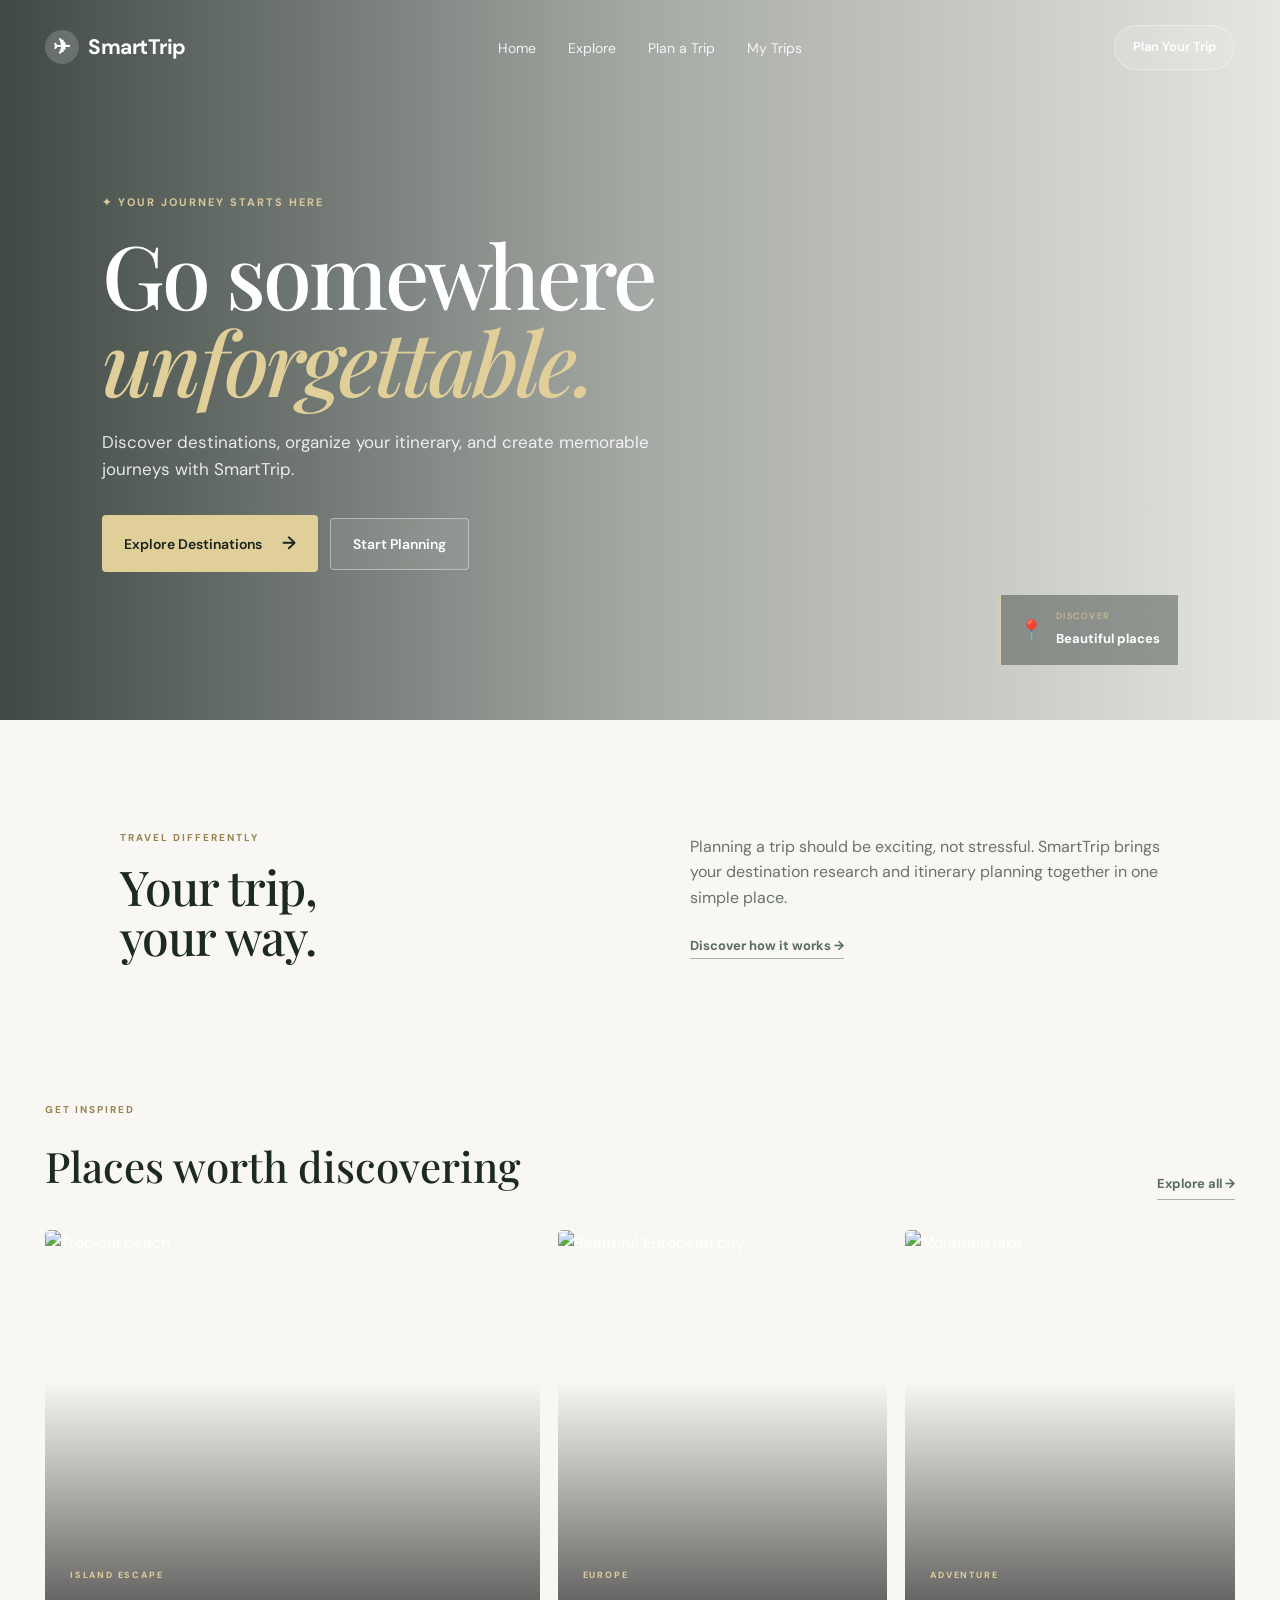
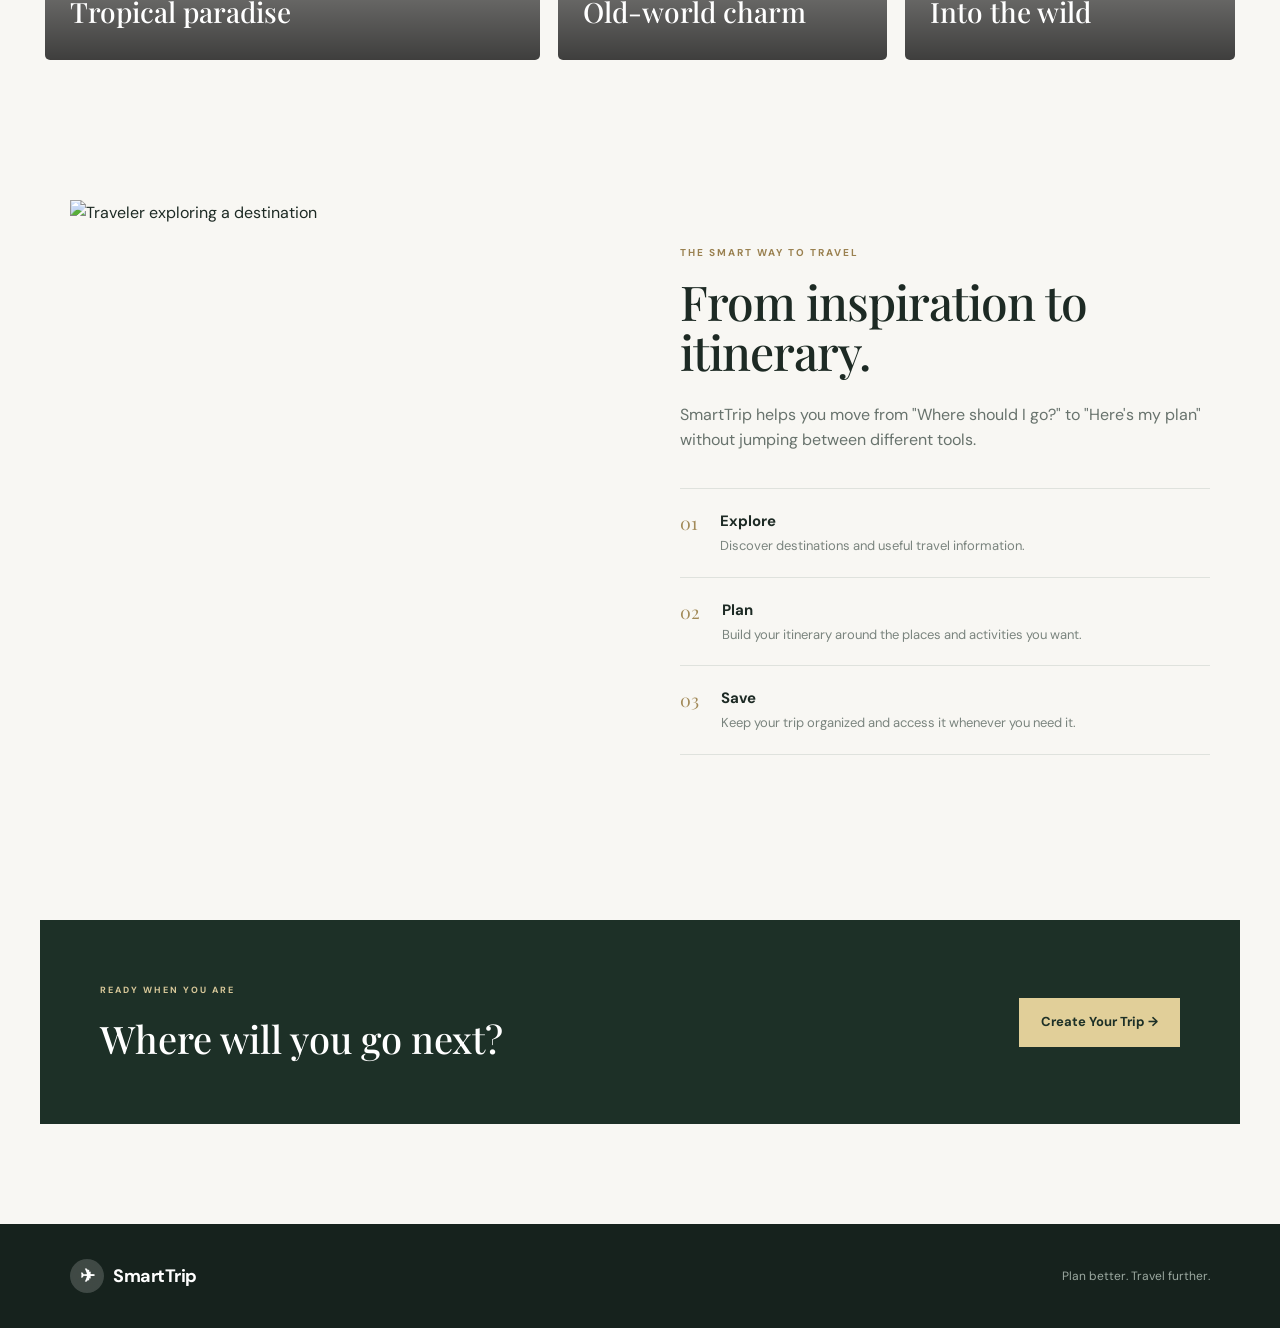
==== index.html @ 672b49e4 "Add SmartTrip project files" ====
<!DOCTYPE html>
<html lang="en">

<head>

    <meta charset="UTF-8">

    <meta
        name="viewport"
        content="width=device-width, initial-scale=1.0"
    >

    <title>SmartTrip | Travel Planning Assistant</title>

    <link rel="stylesheet" href="css/style.css">

</head>

<body>

    <!-- Navigation -->

    <header class="site-header">

        <nav class="navbar">

            <a href="index.html" class="logo">
                <span>✈</span>
                SmartTrip
            </a>

            <ul class="nav-links">

                <li>
                    <a href="index.html">Home</a>
                </li>

                <li>
                    <a href="explore.html">Explore</a>
                </li>

                <li>
                    <a href="planner.html">Plan a Trip</a>
                </li>

                <li>
                    <a href="trips.html">My Trips</a>
                </li>

            </ul>

            <a
                href="planner.html"
                class="nav-button"
            >
                Plan Your Trip
            </a>

        </nav>

    </header>


    <main>

        <!-- Hero -->

        <section class="travel-hero">

            <div class="hero-overlay"></div>

            <div class="hero-content">

                <span class="hero-tag">
                    ✦ YOUR JOURNEY STARTS HERE
                </span>

                <h1>
                    Go somewhere
                    <em>unforgettable.</em>
                </h1>

                <p>
                    Discover destinations, organize your itinerary,
                    and create memorable journeys with SmartTrip.
                </p>

                <div class="hero-buttons">

                    <a
                        href="explore.html"
                        class="hero-primary"
                    >
                        Explore Destinations
                        <span>→</span>
                    </a>

                    <a
                        href="planner.html"
                        class="hero-secondary"
                    >
                        Start Planning
                    </a>

                </div>

            </div>


            <div class="hero-location">

                <span>📍</span>

                <div>
                    <small>DISCOVER</small>
                    <strong>Beautiful places</strong>
                </div>

            </div>

        </section>


        <!-- Introduction -->

        <section class="intro-section">

            <div class="intro-heading">

                <span class="small-label">
                    TRAVEL DIFFERENTLY
                </span>

                <h2>
                    Your trip,
                    <br>
                    your way.
                </h2>

            </div>

            <div class="intro-text">

                <p>
                    Planning a trip should be exciting, not stressful.
                    SmartTrip brings your destination research and
                    itinerary planning together in one simple place.
                </p>

                <a href="explore.html">
                    Discover how it works →
                </a>

            </div>

        </section>


        <!-- Destination cards -->

        <section class="destinations-section">

            <div class="section-top">

                <div>

                    <span class="small-label">
                        GET INSPIRED
                    </span>

                    <h2>
                        Places worth discovering
                    </h2>

                </div>

                <a href="explore.html">
                    Explore all →
                </a>

            </div>


            <div class="destination-grid">


                <a
                    href="explore.html"
                    class="destination-card destination-large"
                >

                    <img
                        src="https://images.unsplash.com/photo-1507525428034-b723cf961d3e?auto=format&fit=crop&w=1200&q=85"
                        alt="Tropical beach"
                    >

                    <div class="destination-info">

                        <span>ISLAND ESCAPE</span>

                        <h3>
                            Tropical paradise
                        </h3>

                    </div>

                </a>


                <a
                    href="explore.html"
                    class="destination-card"
                >

                    <img
                        src="https://images.unsplash.com/photo-1516483638261-f4dbaf036963?auto=format&fit=crop&w=900&q=85"
                        alt="Beautiful European city"
                    >

                    <div class="destination-info">

                        <span>EUROPE</span>

                        <h3>
                            Old-world charm
                        </h3>

                    </div>

                </a>


                <a
                    href="explore.html"
                    class="destination-card"
                >

                    <img
                        src="https://images.unsplash.com/photo-1476514525535-07fb3b4ae5f1?auto=format&fit=crop&w=900&q=85"
                        alt="Mountain lake"
                    >

                    <div class="destination-info">

                        <span>ADVENTURE</span>

                        <h3>
                            Into the wild
                        </h3>

                    </div>

                </a>

            </div>

        </section>


        <!-- How SmartTrip works -->

        <section class="experience-section">

            <div class="experience-image">

                <img
                    src="https://images.unsplash.com/photo-1488646953014-85cb44e25828?auto=format&fit=crop&w=1100&q=85"
                    alt="Traveler exploring a destination"
                >

            </div>


            <div class="experience-content">

                <span class="small-label">
                    THE SMART WAY TO TRAVEL
                </span>

                <h2>
                    From inspiration
                    to itinerary.
                </h2>

                <p>
                    SmartTrip helps you move from "Where should I go?"
                    to "Here's my plan" without jumping between
                    different tools.
                </p>


                <div class="steps">

                    <div class="step">

                        <span>01</span>

                        <div>
                            <h3>Explore</h3>

                            <p>
                                Discover destinations and useful
                                travel information.
                            </p>
                        </div>

                    </div>


                    <div class="step">

                        <span>02</span>

                        <div>
                            <h3>Plan</h3>

                            <p>
                                Build your itinerary around the
                                places and activities you want.
                            </p>
                        </div>

                    </div>


                    <div class="step">

                        <span>03</span>

                        <div>
                            <h3>Save</h3>

                            <p>
                                Keep your trip organized and
                                access it whenever you need it.
                            </p>
                        </div>

                    </div>

                </div>

            </div>

        </section>


        <!-- CTA -->

        <section class="travel-cta">

            <div>

                <span>
                    READY WHEN YOU ARE
                </span>

                <h2>
                    Where will you go next?
                </h2>

            </div>

            <a href="planner.html">
                Create Your Trip →
            </a>

        </section>

    </main>


    <footer>

        <div class="footer-inner">

            <a href="index.html" class="logo">
                <span>✈</span>
                SmartTrip
            </a>

            <p>
                Plan better. Travel further.
            </p>

        </div>

    </footer>


    <script src="js/nav.js"></script>
    <script src="js/main.js"></script>

</body>

</html>
---- css/style.css ----
/* =========  SMARTTRIP TRAVEL DESIGN SYSTEM   ======= */

@import url('https://fonts.googleapis.com/css2?family=DM+Sans:wght@400;500;600;700&family=Playfair+Display:ital,wght@0,500;0,600;1,500;1,600&display=swap');




* {
    margin: 0;
    padding: 0;
    box-sizing: border-box;
}

html {
    scroll-behavior: smooth;
}

body {
    font-family: "DM Sans", sans-serif;

    background: #f8f7f3;

    color: #1d2a24;

    line-height: 1.6;
}

img {
    display: block;

    width: 100%;
}

a {
    color: inherit;

    text-decoration: none;
}

button,
input,
textarea {
    font: inherit;
}


/* =========================
   NAVIGATION
========================= */

.site-header {
    position: absolute;

    top: 0;
    left: 0;

    width: 100%;

    z-index: 20;
}

.navbar {
    max-width: 1250px;

    margin: auto;

    padding: 25px 30px;

    display: flex;

    align-items: center;

    justify-content: space-between;

    gap: 30px;
}

.logo {
    display: flex;

    align-items: center;

    gap: 9px;

    color: white;

    font-size: 21px;

    font-weight: 700;

    letter-spacing: -0.5px;
}

.logo span {
    display: grid;

    place-items: center;

    width: 34px;
    height: 34px;

    border-radius: 50%;

    background: rgba(255,255,255,0.18);

    backdrop-filter: blur(10px);
}

.nav-links {
    display: flex;

    align-items: center;

    gap: 32px;

    list-style: none;
}

.nav-links a {
    color: rgba(255,255,255,0.88);

    font-size: 14px;

    transition: 0.25s ease;
}

.nav-links a:hover,
.nav-links a.active {
    color: white;
}

.nav-button {
    padding: 11px 18px;

    border: 1px solid rgba(255,255,255,0.35);

    border-radius: 30px;

    color: white;

    background: rgba(255,255,255,0.12);

    backdrop-filter: blur(10px);

    font-size: 13px;

    font-weight: 600;

    transition: 0.25s ease;
}

.nav-button:hover {
    background: white;

    color: #1d2a24;
}


/* =========================
   HERO
========================= */

.travel-hero {
    position: relative;

    min-height: 720px;

    display: flex;

    align-items: center;

    padding: 120px 8% 80px;

    background-image:
        url("https://images.unsplash.com/photo-1500534623283-312aade485b7?auto=format&fit=crop&w=2000&q=90");

    background-size: cover;

    background-position: center;
}

.hero-overlay {
    position: absolute;

    inset: 0;

    background:
        linear-gradient(
            90deg,
            rgba(11, 24, 19, 0.78),
            rgba(11, 24, 19, 0.35),
            rgba(11, 24, 19, 0.08)
        );
}

.hero-content {
    position: relative;

    z-index: 2;

    max-width: 700px;

    color: white;
}

.hero-tag {
    display: inline-block;

    margin-bottom: 20px;

    color: #d8c89a;

    font-size: 11px;

    font-weight: 700;

    letter-spacing: 2px;
}

.hero-content h1 {
    margin-bottom: 25px;

    font-family: "Playfair Display", serif;

    font-size: clamp(52px, 7vw, 88px);

    line-height: 0.98;

    font-weight: 500;

    letter-spacing: -3px;
}

.hero-content h1 em {
    display: block;

    color: #e1cf99;

    font-weight: 500;
}

.hero-content p {
    max-width: 570px;

    margin-bottom: 32px;

    color: rgba(255,255,255,0.86);

    font-size: 17px;
}

.hero-buttons {
    display: flex;

    align-items: center;

    gap: 12px;

    flex-wrap: wrap;
}

.hero-primary,
.hero-secondary {
    padding: 14px 22px;

    border-radius: 4px;

    font-size: 14px;

    font-weight: 600;

    transition: 0.25s ease;
}

.hero-primary {
    display: flex;

    gap: 20px;

    align-items: center;

    background: #e1cf99;

    color: #18231e;
}

.hero-primary:hover {
    background: white;
}

.hero-primary span {
    font-size: 18px;
}

.hero-secondary {
    border: 1px solid rgba(255,255,255,0.4);

    color: white;

    background: rgba(255,255,255,0.08);

    backdrop-filter: blur(8px);
}

.hero-secondary:hover {
    background: white;

    color: #18231e;
}

.hero-location {
    position: absolute;

    right: 8%;

    bottom: 55px;

    z-index: 3;

    display: flex;

    align-items: center;

    gap: 12px;

    padding: 14px 18px;

    border-left: 2px solid #e1cf99;

    background: rgba(10,20,16,0.35);

    backdrop-filter: blur(10px);

    color: white;
}

.hero-location span {
    font-size: 20px;
}

.hero-location small {
    display: block;

    margin-bottom: 2px;

    color: #d8c89a;

    font-size: 9px;

    letter-spacing: 1.5px;
}

.hero-location strong {
    font-size: 13px;
}


/* =========================
   INTRO
========================= */

.intro-section {
    max-width: 1100px;

    margin: auto;

    padding: 110px 30px;

    display: grid;

    grid-template-columns: 1fr 1fr;

    gap: 100px;

    align-items: center;
}

.small-label {
    display: block;

    margin-bottom: 15px;

    color: #9a8150;

    font-size: 10px;

    font-weight: 700;

    letter-spacing: 2px;
}

.intro-heading h2,
.experience-content h2 {
    font-family: "Playfair Display", serif;

    font-size: 48px;

    line-height: 1.05;

    font-weight: 500;

    letter-spacing: -1px;
}

.intro-text p {
    margin-bottom: 22px;

    color: #68736d;

    font-size: 16px;
}

.intro-text a,
.section-top > a {
    color: #596d5f;

    font-size: 13px;

    font-weight: 700;

    border-bottom: 1px solid #a7b1aa;

    padding-bottom: 4px;
}


/* =========================
   DESTINATIONS
========================= */

.destinations-section {
    max-width: 1250px;

    margin: auto;

    padding: 30px 30px 110px;
}

.section-top {
    display: flex;

    justify-content: space-between;

    align-items: end;

    margin-bottom: 30px;
}

.section-top h2 {
    font-family: "Playfair Display", serif;

    font-size: 42px;

    font-weight: 500;
}

.destination-grid {
    display: grid;

    grid-template-columns: 1.5fr 1fr 1fr;

    gap: 18px;

    min-height: 430px;
}

.destination-card {
    position: relative;

    overflow: hidden;

    min-height: 430px;

    border-radius: 5px;

    color: white;
}

.destination-card img {
    position: absolute;

    inset: 0;

    width: 100%;
    height: 100%;

    object-fit: cover;

    transition: transform 0.6s ease;
}

.destination-card::after {
    content: "";

    position: absolute;

    inset: 0;

    background:
        linear-gradient(
            transparent 35%,
            rgba(0,0,0,0.75)
        );
}

.destination-card:hover img {
    transform: scale(1.06);
}

.destination-info {
    position: absolute;

    left: 25px;
    right: 25px;
    bottom: 25px;

    z-index: 2;
}

.destination-info span {
    color: #e1cf99;

    font-size: 9px;

    font-weight: 700;

    letter-spacing: 1.8px;
}

.destination-info h3 {
    margin-top: 5px;

    font-family: "Playfair Display", serif;

    font-size: 28px;

    font-weight: 500;
}


/* =========================
   EXPERIENCE
========================= */

.experience-section {
    max-width: 1200px;

    margin: auto;

    padding: 30px 30px 120px;

    display: grid;

    grid-template-columns: 1fr 1fr;

    gap: 80px;

    align-items: center;
}

.experience-image {
    height: 600px;

    overflow: hidden;
}

.experience-image img {
    height: 100%;

    object-fit: cover;
}

.experience-content > p {
    margin: 25px 0 35px;

    color: #68736d;
}

.steps {
    border-top: 1px solid #dfe2dd;
}

.step {
    display: flex;

    gap: 22px;

    padding: 20px 0;

    border-bottom: 1px solid #dfe2dd;
}

.step > span {
    color: #a28a58;

    font-family: "Playfair Display", serif;

    font-size: 18px;
}

.step h3 {
    margin-bottom: 3px;

    font-size: 15px;
}

.step p {
    color: #7a847e;

    font-size: 13px;
}


/* =========================
   CTA
========================= */

.travel-cta {
    max-width: 1200px;

    margin: 0 auto 100px;

    padding: 55px 60px;

    display: flex;

    justify-content: space-between;

    align-items: center;

    gap: 30px;

    background: #1d3027;

    color: white;
}

.travel-cta span {
    color: #d8c89a;

    font-size: 9px;

    font-weight: 700;

    letter-spacing: 2px;
}

.travel-cta h2 {
    margin-top: 8px;

    font-family: "Playfair Display", serif;

    font-size: 38px;

    font-weight: 500;
}

.travel-cta a {
    padding: 14px 22px;

    background: #e1cf99;

    color: #1d3027;

    font-size: 13px;

    font-weight: 700;
}


/* =========================
   FOOTER
========================= */

footer {
    background: #16221d;

    color: white;
}

.footer-inner {
    max-width: 1200px;

    margin: auto;

    padding: 35px 30px;

    display: flex;

    justify-content: space-between;

    align-items: center;
}

.footer-inner .logo {
    font-size: 18px;
}

.footer-inner p {
    color: #9ca9a1;

    font-size: 12px;
}


/* =========================
   RESPONSIVE
========================= */

@media (max-width: 900px) {

    .nav-links {
        gap: 15px;
    }

    .nav-button {
        display: none;
    }

    .travel-hero {
        min-height: 650px;

        padding: 120px 30px 70px;
    }

    .hero-location {
        right: 30px;
    }

    .intro-section,
    .experience-section {
        grid-template-columns: 1fr;

        gap: 45px;
    }

    .destination-grid {
        grid-template-columns: 1fr 1fr;
    }

    .destination-large {
        grid-column: span 2;
    }

    .experience-image {
        height: 450px;
    }
}


@media (max-width: 600px) {

    .navbar {
        padding: 18px 18px;
    }

    .nav-links {
        display: none;
    }

    .travel-hero {
        min-height: 650px;

        padding: 120px 22px 70px;

        background-position: 60% center;
    }

    .hero-content h1 {
        font-size: 50px;

        letter-spacing: -2px;
    }

    .hero-content p {
        font-size: 15px;
    }

    .hero-location {
        left: 22px;
        right: auto;

        bottom: 30px;
    }

    .intro-section {
        padding: 75px 22px;
    }

    .intro-heading h2,
    .experience-content h2 {
        font-size: 40px;
    }

    .destinations-section {
        padding: 20px 22px 75px;
    }

    .section-top {
        align-items: flex-start;

        flex-direction: column;

        gap: 15px;
    }

    .section-top h2 {
        font-size: 36px;
    }

    .destination-grid {
        grid-template-columns: 1fr;
    }

    .destination-large {
        grid-column: auto;
    }

    .destination-card {
        min-height: 350px;
    }

    .experience-section {
        padding: 20px 22px 75px;
    }

    .experience-image {
        height: 380px;
    }

    .travel-cta {
        margin: 0 22px 70px;

        padding: 35px 25px;

        flex-direction: column;

        align-items: flex-start;
    }

    .travel-cta h2 {
        font-size: 32px;
    }

    .footer-inner {
        padding: 30px 22px;

        flex-direction: column;

        align-items: flex-start;

        gap: 15px;
    }

}



/* =========================
   EXPLORE PAGE
========================= */

.explore-page {
    padding-top: 0;
}

.explore-header {
    position: relative;

    background: #1d3027;
}


/* Explore hero */

.explore-hero {
    max-width: 1200px;

    margin: auto;

    padding: 90px 30px 70px;

    display: flex;

    flex-direction: column;

    align-items: center;

    text-align: center;
}

.explore-hero > div {
    max-width: 720px;
}

.explore-hero h1 {
    margin-bottom: 18px;

    font-family: "Playfair Display", serif;

    font-size: clamp(48px, 6vw, 72px);

    line-height: 1;

    font-weight: 500;

    letter-spacing: -2px;
}

.explore-hero h1 em {
    color: #9a8150;

    font-weight: 500;
}

.explore-hero > div > p {
    max-width: 570px;

    margin: auto;

    color: #68736d;
}


/* Search */

.destination-search {
    width: min(720px, 100%);

    margin-top: 40px;

    padding: 8px;

    display: flex;

    align-items: center;

    gap: 10px;

    border: 1px solid #d9ddd8;

    border-radius: 6px;

    background: white;

    box-shadow:
        0 15px 40px rgba(29, 48, 39, 0.08);
}

.destination-search > span {
    padding-left: 12px;

    font-size: 19px;
}

.destination-search input {
    flex: 1;

    width: 100%;

    padding: 13px 5px;

    border: none;

    outline: none;

    background: transparent;

    color: #1d2a24;
}

.destination-search input::placeholder {
    color: #9aa39e;
}

.destination-search button {
    padding: 13px 20px;

    border: none;

    border-radius: 4px;

    background: #1d3027;

    color: white;

    cursor: pointer;

    font-size: 13px;

    font-weight: 600;

    transition: 0.2s ease;
}

.destination-search button:hover {
    background: #314d3e;
}


/* Results */

.search-results-section {
    max-width: 1200px;

    margin: auto;

    padding: 0 30px 100px;
}

.destination-result {
    min-height: 100px;
}

.empty-explore {
    padding: 70px 20px;

    text-align: center;

    border-top: 1px solid #dfe2dd;

    border-bottom: 1px solid #dfe2dd;
}

.empty-icon {
    margin-bottom: 15px;

    font-size: 42px;
}

.empty-explore h2 {
    margin-bottom: 5px;

    font-family: "Playfair Display", serif;

    font-size: 30px;

    font-weight: 500;
}

.empty-explore p {
    color: #7b857f;

    font-size: 14px;
}


/* Inspiration */

.explore-inspiration {
    max-width: 1200px;

    margin: auto;

    padding: 20px 30px 110px;
}

.travel-types {
    display: grid;

    grid-template-columns:
        repeat(3, 1fr);

    gap: 18px;
}

.travel-type {
    position: relative;

    height: 390px;

    overflow: hidden;

    border-radius: 5px;

    color: white;
}

.travel-type img {
    height: 100%;

    object-fit: cover;

    transition: transform 0.6s ease;
}

.travel-type::after {
    content: "";

    position: absolute;

    inset: 0;

    background:
        linear-gradient(
            transparent 35%,
            rgba(0,0,0,0.75)
        );
}

.travel-type:hover img {
    transform: scale(1.06);
}

.travel-type > div {
    position: absolute;

    left: 25px;

    bottom: 25px;

    z-index: 2;
}

.travel-type span {
    color: #e1cf99;

    font-size: 10px;

    font-weight: 700;
}

.travel-type h3 {
    margin-top: 3px;

    font-family: "Playfair Display", serif;

    font-size: 29px;

    font-weight: 500;
}


/* Responsive */

@media (max-width: 700px) {

    .explore-hero {
        padding: 65px 20px 50px;
    }

    .explore-hero h1 {
        font-size: 45px;
    }

    .destination-search {
        align-items: stretch;

        flex-wrap: wrap;
    }

    .destination-search input {
        min-width: 180px;
    }

    .destination-search button {
        width: 100%;
    }

    .search-results-section,
    .explore-inspiration {
        padding-left: 20px;

        padding-right: 20px;
    }

    .travel-types {
        grid-template-columns: 1fr;
    }

    .travel-type {
        height: 330px;
    }

}




/* =========================
   PLANNER PAGE
========================= */

.planner-header {
    position: relative;

    background: #1d3027;
}

.planner-page {
    background: #f8f7f3;

    min-height: 100vh;
}


/* Planner introduction */

.planner-intro {
    max-width: 1200px;

    margin: auto;

    padding: 85px 30px 70px;

    display: flex;

    justify-content: space-between;

    align-items: end;

    gap: 40px;
}

.planner-intro > div:first-child {
    max-width: 720px;
}

.planner-intro h1 {
    margin-bottom: 20px;

    font-family: "Playfair Display", serif;

    font-size: clamp(48px, 6vw, 72px);

    line-height: 1;

    font-weight: 500;

    letter-spacing: -2px;
}

.planner-intro h1 em {
    color: #9a8150;

    font-weight: 500;
}

.planner-intro p {
    max-width: 600px;

    color: #68736d;

    font-size: 16px;
}

.planner-number {
    display: flex;

    flex-direction: column;

    align-items: end;
}

.planner-number span {
    color: #9a8150;

    font-size: 9px;

    font-weight: 700;

    letter-spacing: 2px;
}

.planner-number strong {
    color: #dfe2dd;

    font-family: "Playfair Display", serif;

    font-size: 75px;

    font-weight: 500;

    line-height: 0.9;
}


/* Workspace */

.planner-workspace {
    max-width: 1200px;

    margin: auto;

    padding: 0 30px 80px;

    display: grid;

    grid-template-columns: 0.9fr 1.1fr;

    gap: 25px;

    align-items: start;
}


/* Details card */

.trip-details-card,
.itinerary-panel {
    padding: 32px;

    border: 1px solid #e0e3de;

    background: white;
}

.card-heading,
.itinerary-heading {
    display: flex;

    justify-content: space-between;

    align-items: start;

    margin-bottom: 30px;
}

.card-heading h2,
.itinerary-heading h2 {
    font-family: "Playfair Display", serif;

    font-size: 32px;

    font-weight: 500;

    line-height: 1;
}

.card-icon {
    width: 38px;
    height: 38px;

    display: grid;

    place-items: center;

    border-radius: 50%;

    background: #eef0e9;

    color: #9a8150;
}


/* Form */

.form-group {
    margin-bottom: 20px;
}

.form-group label {
    display: block;

    margin-bottom: 7px;

    color: #4d5952;

    font-size: 11px;

    font-weight: 700;

    letter-spacing: 0.5px;
}

.form-group input,
.form-group textarea {
    width: 100%;

    padding: 13px 14px;

    border: 1px solid #d9ddd8;

    outline: none;

    border-radius: 3px;

    background: #fafaf8;

    color: #1d2a24;

    transition: 0.2s ease;
}

.form-group textarea {
    resize: vertical;

    min-height: 100px;
}

.form-group input:focus,
.form-group textarea:focus {
    border-color: #9a8150;

    background: white;
}

.form-row {
    display: grid;

    grid-template-columns: 1fr 1fr;

    gap: 15px;
}

.add-activity-btn {
    width: 100%;

    padding: 14px 18px;

    display: flex;

    justify-content: space-between;

    align-items: center;

    border: none;

    border-radius: 3px;

    background: #1d3027;

    color: white;

    cursor: pointer;

    font-size: 13px;

    font-weight: 700;

    transition: 0.2s ease;
}

.add-activity-btn:hover {
    background: #314d3e;
}

.add-activity-btn span {
    font-size: 20px;

    font-weight: 400;
}


/* Itinerary */

.itinerary-heading {
    align-items: end;
}

.itinerary-count {
    padding: 7px 11px;

    border-radius: 20px;

    background: #eef0e9;

    color: #657169;

    font-size: 10px;

    font-weight: 700;
}

.itinerary-list {
    border-top: 1px solid #e1e4df;
}

.empty-itinerary {
    padding: 75px 20px;

    text-align: center;
}

.empty-itinerary-icon {
    width: 60px;
    height: 60px;

    margin: 0 auto 18px;

    display: grid;

    place-items: center;

    border-radius: 50%;

    background: #eef0e9;

    color: #9a8150;

    font-size: 25px;
}

.empty-itinerary h3 {
    margin-bottom: 6px;

    font-family: "Playfair Display", serif;

    font-size: 24px;

    font-weight: 500;
}

.empty-itinerary p {
    color: #7b857f;

    font-size: 13px;
}


/* Planning tip */

.planner-tip {
    max-width: 1140px;

    margin: 0 auto 90px;

    padding: 25px 30px;

    border-left: 3px solid #e1cf99;

    background: #eeeade;

    display: flex;

    align-items: center;

    gap: 25px;
}

.planner-tip span {
    color: #9a8150;

    font-size: 9px;

    font-weight: 700;

    letter-spacing: 1.5px;

    white-space: nowrap;
}

.planner-tip p {
    color: #5e675f;

    font-family: "Playfair Display", serif;

    font-size: 16px;

    font-style: italic;
}


/* Responsive */

@media (max-width: 850px) {

    .planner-workspace {
        grid-template-columns: 1fr;
    }

    .planner-intro {
        align-items: start;
    }

    .planner-number {
        display: none;
    }

}


@media (max-width: 600px) {

    .planner-intro {
        padding: 60px 20px 45px;
    }

    .planner-intro h1 {
        font-size: 45px;
    }

    .planner-workspace {
        padding: 0 20px 60px;
    }

    .trip-details-card,
    .itinerary-panel {
        padding: 24px 20px;
    }

    .form-row {
        grid-template-columns: 1fr;
    }

    .planner-tip {
        margin: 0 20px 60px;

        align-items: flex-start;

        flex-direction: column;

        gap: 8px;
    }

}



/* =========================
   MY TRIPS PAGE
========================= */

.trips-header {
    position: relative;

    background: #1d3027;
}

.trips-page {
    min-height: 100vh;

    background: #f8f7f3;
}


/* Introduction */

.trips-intro {
    max-width: 1200px;

    margin: auto;

    padding: 85px 30px 75px;

    display: flex;

    justify-content: space-between;

    align-items: end;

    gap: 40px;
}

.trips-intro > div {
    max-width: 700px;
}

.trips-intro h1 {
    margin-bottom: 20px;

    font-family: "Playfair Display", serif;

    font-size: clamp(48px, 6vw, 72px);

    line-height: 1;

    font-weight: 500;

    letter-spacing: -2px;
}

.trips-intro h1 em {
    color: #9a8150;

    font-weight: 500;
}

.trips-intro p {
    max-width: 600px;

    color: #68736d;

    font-size: 16px;
}

.create-trip-button {
    flex-shrink: 0;

    padding: 14px 20px;

    border-radius: 3px;

    background: #1d3027;

    color: white;

    font-size: 13px;

    font-weight: 700;

    transition: 0.2s ease;
}

.create-trip-button:hover {
    background: #314d3e;
}


/* Saved trips */

.saved-trips-section {
    max-width: 1200px;

    margin: auto;

    padding: 0 30px 100px;
}

.saved-trips-heading {
    display: flex;

    justify-content: space-between;

    align-items: end;

    margin-bottom: 30px;

    border-bottom: 1px solid #dfe2dd;

    padding-bottom: 20px;
}

.saved-trips-heading h2 {
    font-family: "Playfair Display", serif;

    font-size: 38px;

    font-weight: 500;

    line-height: 1;
}

.trip-count {
    padding: 7px 12px;

    border-radius: 20px;

    background: #e9ece6;

    color: #657169;

    font-size: 10px;

    font-weight: 700;
}


/* Trip cards */

.trips-grid {
    display: grid;

    grid-template-columns:
        repeat(2, 1fr);

    gap: 20px;
}

.trip-card {
    position: relative;

    min-height: 360px;

    overflow: hidden;

    border-radius: 5px;

    color: white;
}

.trip-card img {
    position: absolute;

    inset: 0;

    width: 100%;
    height: 100%;

    object-fit: cover;

    transition: transform 0.6s ease;
}

.trip-card::after {
    content: "";

    position: absolute;

    inset: 0;

    background:
        linear-gradient(
            transparent 25%,
            rgba(0,0,0,0.8)
        );
}

.trip-card:hover img {
    transform: scale(1.05);
}

.trip-card-content {
    position: absolute;

    left: 28px;
    right: 28px;
    bottom: 25px;

    z-index: 2;
}

.trip-card-content span {
    color: #e1cf99;

    font-size: 9px;

    font-weight: 700;

    letter-spacing: 1.5px;
}

.trip-card-content h3 {
    margin: 5px 0 8px;

    font-family: "Playfair Display", serif;

    font-size: 32px;

    font-weight: 500;
}

.trip-card-content p {
    color: rgba(255,255,255,0.8);

    font-size: 12px;
}


/* Empty state */

.empty-trips {
    grid-column: 1 / -1;

    padding: 90px 25px;

    text-align: center;

    border: 1px dashed #cfd5cf;

    background: #fbfbf9;
}

.empty-trips-icon {
    width: 70px;
    height: 70px;

    margin: 0 auto 20px;

    display: grid;

    place-items: center;

    border-radius: 50%;

    background: #eef0e9;

    font-size: 28px;
}

.empty-trips h3 {
    margin-bottom: 7px;

    font-family: "Playfair Display", serif;

    font-size: 27px;

    font-weight: 500;
}

.empty-trips p {
    margin-bottom: 18px;

    color: #7b857f;

    font-size: 13px;
}

.empty-trips a {
    color: #596d5f;

    border-bottom: 1px solid #a7b1aa;

    padding-bottom: 4px;

    font-size: 13px;

    font-weight: 700;
}


/* Quote */

.trips-quote {
    max-width: 900px;

    margin: 0 auto 100px;

    padding: 60px 30px;

    text-align: center;

    border-top: 1px solid #dfe2dd;
    border-bottom: 1px solid #dfe2dd;
}

.quote-mark {
    color: #c8b37e;

    font-family: "Playfair Display", serif;

    font-size: 60px;

    line-height: 0.5;
}

.trips-quote p {
    max-width: 650px;

    margin: 25px auto;

    font-family: "Playfair Display", serif;

    font-size: 27px;

    line-height: 1.35;

    font-style: italic;

    color: #3c4941;
}

.trips-quote span {
    color: #9a8150;

    font-size: 9px;

    font-weight: 700;

    letter-spacing: 2px;
}


/* Responsive */

@media (max-width: 750px) {

    .trips-intro {
        align-items: start;

        flex-direction: column;
    }

    .trips-intro h1 {
        font-size: 47px;
    }

    .trips-grid {
        grid-template-columns: 1fr;
    }

}


@media (max-width: 600px) {

    .trips-intro {
        padding: 60px 20px 50px;
    }

    .saved-trips-section {
        padding: 0 20px 70px;
    }

    .saved-trips-heading {
        align-items: start;

        flex-direction: column;

        gap: 12px;
    }

    .trip-card {
        min-height: 330px;
    }

    .trip-card-content h3 {
        font-size: 28px;
    }

    .trips-quote {
        margin: 0 20px 70px;

        padding: 45px 20px;
    }

    .trips-quote p {
        font-size: 23px;
    }

}

/* =========================
   WEATHER RESULT
========================= */

.weather-result {
    overflow: hidden;

    border-radius: 6px;

    background: #0d1411;

    color: white;
}

.weather-location {
    padding: 30px 35px;

    border-bottom: 1px solid rgba(255,255,255,0.12);
}

.weather-location span,
.weather-label {
    color: #d8c89a;

    font-size: 9px;

    font-weight: 700;

    letter-spacing: 2px;
}

.weather-location h2 {
    margin-top: 8px;

    font-family: "Playfair Display", serif;

    font-size: 42px;

    font-weight: 500;
}

.weather-location p {
    color: rgba(255,255,255,0.65);

    font-size: 13px;
}

.weather-main {
    padding: 35px;

    display: flex;

    justify-content: space-between;

    align-items: center;

    gap: 30px;
}

.weather-main strong {
    display: block;

    margin-top: 5px;

    font-family: "Playfair Display", serif;

    font-size: 55px;

    font-weight: 500;
}

.weather-details {
    display: flex;

    gap: 35px;
}

.weather-details > div {
    min-width: 90px;
}

.weather-details span {
    font-size: 20px;
}

.weather-details p {
    margin: 5px 0;

    color: rgba(255,255,255,0.55);

    font-size: 11px;
}

.weather-details strong {
    font-family: "DM Sans", sans-serif;

    font-size: 15px;

    font-weight: 600;
}


@media (max-width: 650px) {

    .weather-main {
        align-items: flex-start;

        flex-direction: column;
    }

    .weather-details {
        width: 100%;

        justify-content: space-between;
    }

}


/* =========================
   EXPLORE WEATHER IMAGE
========================= */

.weather-image {
    width: 100%;

    height: 360px;

    object-fit: cover;
}

.weather-description {
    margin-top: 5px;

    color: rgba(255,255,255,0.75);

    font-size: 14px;
}

/* =========================
   ITINERARY ITEMS
========================= */

.itinerary-item {
    display: flex;
    gap: 20px;
    padding: 22px 0;
    border-bottom: 1px solid #e5e0d5;
}

.itinerary-item:last-child {
    border-bottom: none;
}

.itinerary-date {
    min-width: 95px;
    color: #a28f5b;
    font-size: 12px;
    font-weight: 700;
    letter-spacing: 1px;
}

.itinerary-content h3 {
    margin: 0 0 6px;
    font-family: "Playfair Display", serif;
    font-size: 22px;
    font-weight: 500;
    color: #1d3027;
}

.itinerary-content p {
    margin: 0 0 5px;
    color: #777;
    font-size: 13px;
}

.itinerary-content small {
    display: block;
    margin-top: 8px;
    color: #999;
    font-size: 12px;
}

.delete-activity {
    margin-top: 12px;
    padding: 7px 14px;
    border: 2px solid #d8c89a;
    border-radius: 5px;
    background: transparent;
    color: #8b7650;
    font-family: "DM Sans", sans-serif;
    font-size: 15px;
    cursor: pointer;
    transition: all 0.2s ease;
}

.delete-activity:hover {
    background: #1d3027;
    color: white;
    border-color: #1d3027;
}



.trip-activities {
    margin-top: 25px;
    border-top: 1px solid #e5e0d5;
}

.trip-activity {
    padding: 15px 0;
    border-bottom: 1px solid #eeeae1;
}

.trip-activity:last-child {
    border-bottom: none;
}

.trip-activity strong {
    display: block;
    color: #1d3027;
    font-size: 14px;
    font-weight: 600;
}

.trip-activity small {
    display: block;
    margin-top: 5px;
    color: #888;
    font-size: 12px;
}


.delete-trip {
    margin-top: 20px;
    padding: 9px 16px;
    border: 1px solid #c9b88a;
    border-radius: 3px;
    background: transparent;
    color: #8b7650;
    font-family: "DM Sans", sans-serif;
    font-size: 11px;
    font-weight: 600;
    cursor: pointer;
    transition: all 0.2s ease;
}

.delete-trip:hover {
    background: #1d3027;
    color: white;
    border-color: #1d3027;
}
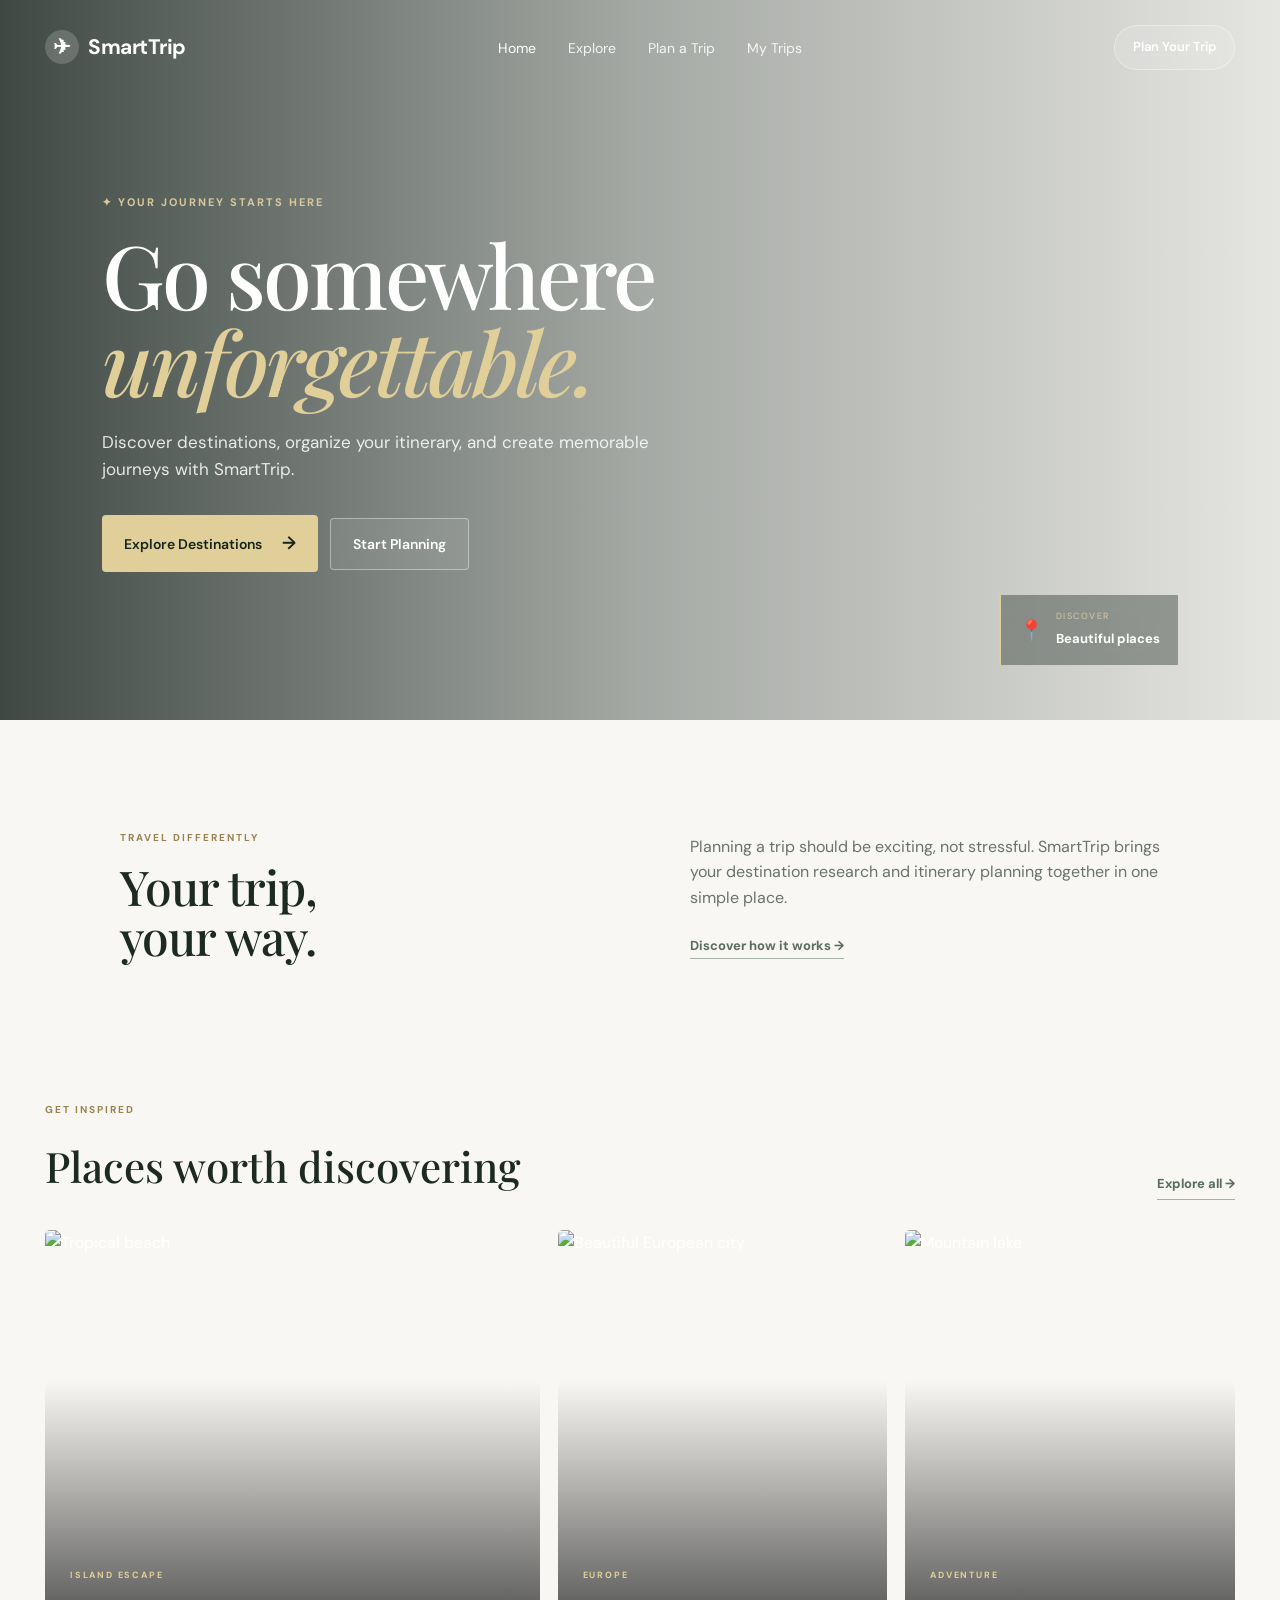
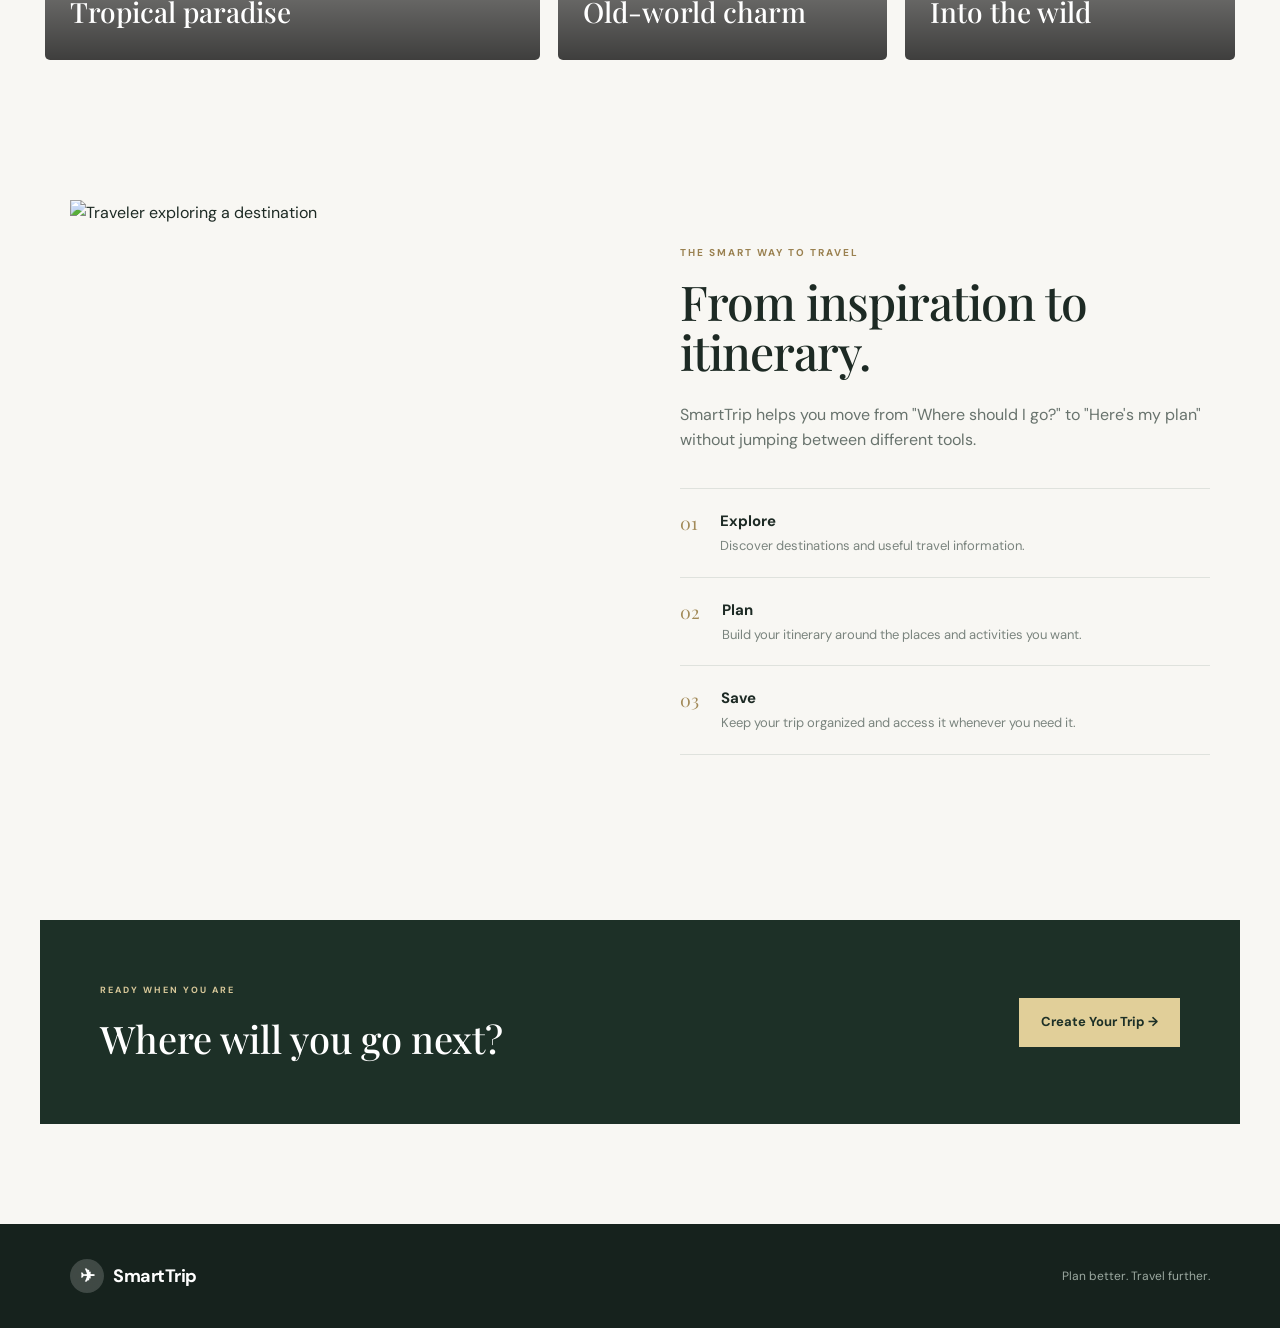
==== commit fb1c86c4: "Fix mobile navigation menu" ====
--- a/index.html
+++ b/index.html
@@ -5,10 +5,7 @@
 
     <meta charset="UTF-8">
 
-    <meta
-        name="viewport"
-        content="width=device-width, initial-scale=1.0"
-    >
+    <meta name="viewport" content="width=device-width, initial-scale=1.0">
 
     <title>SmartTrip | Travel Planning Assistant</title>
 
@@ -28,8 +25,12 @@
                 <span>✈</span>
                 SmartTrip
             </a>
-
-            <ul class="nav-links">
+            <button class="menu-toggle" id="menuToggle" type="button" aria-label="Open navigation menu"
+                aria-expanded="false" aria-controls="navLinks">
+                ☰
+            </button>
+
+            <ul class="nav-links" id="navLinks">
 
                 <li>
                     <a href="index.html">Home</a>
@@ -49,10 +50,7 @@
 
             </ul>
 
-            <a
-                href="planner.html"
-                class="nav-button"
-            >
+            <a href="planner.html" class="nav-button">
                 Plan Your Trip
             </a>
 
@@ -87,18 +85,12 @@
 
                 <div class="hero-buttons">
 
-                    <a
-                        href="explore.html"
-                        class="hero-primary"
-                    >
+                    <a href="explore.html" class="hero-primary">
                         Explore Destinations
                         <span>→</span>
                     </a>
 
-                    <a
-                        href="planner.html"
-                        class="hero-secondary"
-                    >
+                    <a href="planner.html" class="hero-secondary">
                         Start Planning
                     </a>
 
@@ -184,15 +176,10 @@
             <div class="destination-grid">
 
 
-                <a
-                    href="explore.html"
-                    class="destination-card destination-large"
-                >
-
-                    <img
-                        src="https://images.unsplash.com/photo-1507525428034-b723cf961d3e?auto=format&fit=crop&w=1200&q=85"
-                        alt="Tropical beach"
-                    >
+                <a href="explore.html" class="destination-card destination-large">
+
+                    <img src="https://images.unsplash.com/photo-1507525428034-b723cf961d3e?auto=format&fit=crop&w=1200&q=85"
+                        alt="Tropical beach">
 
                     <div class="destination-info">
 
@@ -207,15 +194,10 @@
                 </a>
 
 
-                <a
-                    href="explore.html"
-                    class="destination-card"
-                >
-
-                    <img
-                        src="https://images.unsplash.com/photo-1516483638261-f4dbaf036963?auto=format&fit=crop&w=900&q=85"
-                        alt="Beautiful European city"
-                    >
+                <a href="explore.html" class="destination-card">
+
+                    <img src="https://images.unsplash.com/photo-1516483638261-f4dbaf036963?auto=format&fit=crop&w=900&q=85"
+                        alt="Beautiful European city">
 
                     <div class="destination-info">
 
@@ -230,15 +212,10 @@
                 </a>
 
 
-                <a
-                    href="explore.html"
-                    class="destination-card"
-                >
-
-                    <img
-                        src="https://images.unsplash.com/photo-1476514525535-07fb3b4ae5f1?auto=format&fit=crop&w=900&q=85"
-                        alt="Mountain lake"
-                    >
+                <a href="explore.html" class="destination-card">
+
+                    <img src="https://images.unsplash.com/photo-1476514525535-07fb3b4ae5f1?auto=format&fit=crop&w=900&q=85"
+                        alt="Mountain lake">
 
                     <div class="destination-info">
 
@@ -263,10 +240,8 @@
 
             <div class="experience-image">
 
-                <img
-                    src="https://images.unsplash.com/photo-1488646953014-85cb44e25828?auto=format&fit=crop&w=1100&q=85"
-                    alt="Traveler exploring a destination"
-                >
+                <img src="https://images.unsplash.com/photo-1488646953014-85cb44e25828?auto=format&fit=crop&w=1100&q=85"
+                    alt="Traveler exploring a destination">
 
             </div>
 
--- a/css/style.css
+++ b/css/style.css
@@ -2261,4 +2261,63 @@
     background: #1d3027;
     color: white;
     border-color: #1d3027;
+}
+
+
+
+/* Mobile Navigation Menu */
+
+.menu-toggle {
+    display: none;
+    border: 1px solid rgba(255, 255, 255, 0.4);
+    border-radius: 8px;
+    padding: 7px 11px;
+    background: rgba(255, 255, 255, 0.12);
+    color: white;
+    font-size: 25px;
+    line-height: 1;
+    cursor: pointer;
+}
+
+@media (max-width: 600px) {
+    .navbar {
+        position: relative;
+    }
+
+    .menu-toggle {
+        display: block;
+        margin-left: auto;
+    }
+
+    .navbar .nav-links {
+        display: none;
+        position: absolute;
+        top: calc(100% - 5px);
+        left: 18px;
+        right: 18px;
+        flex-direction: column;
+        align-items: stretch;
+        gap: 0;
+        padding: 10px 18px;
+        margin: 0;
+        border: 1px solid rgba(255, 255, 255, 0.15);
+        border-radius: 12px;
+        background: #1d3027;
+        box-shadow: 0 12px 30px rgba(0, 0, 0, 0.2);
+        z-index: 30;
+    }
+
+    .navbar .nav-links.is-open {
+        display: flex;
+    }
+
+    .navbar .nav-links li a {
+        display: block;
+        padding: 14px 4px;
+        color: white;
+    }
+
+    .navbar .nav-links li + li {
+        border-top: 1px solid rgba(255, 255, 255, 0.12);
+    }
 }
